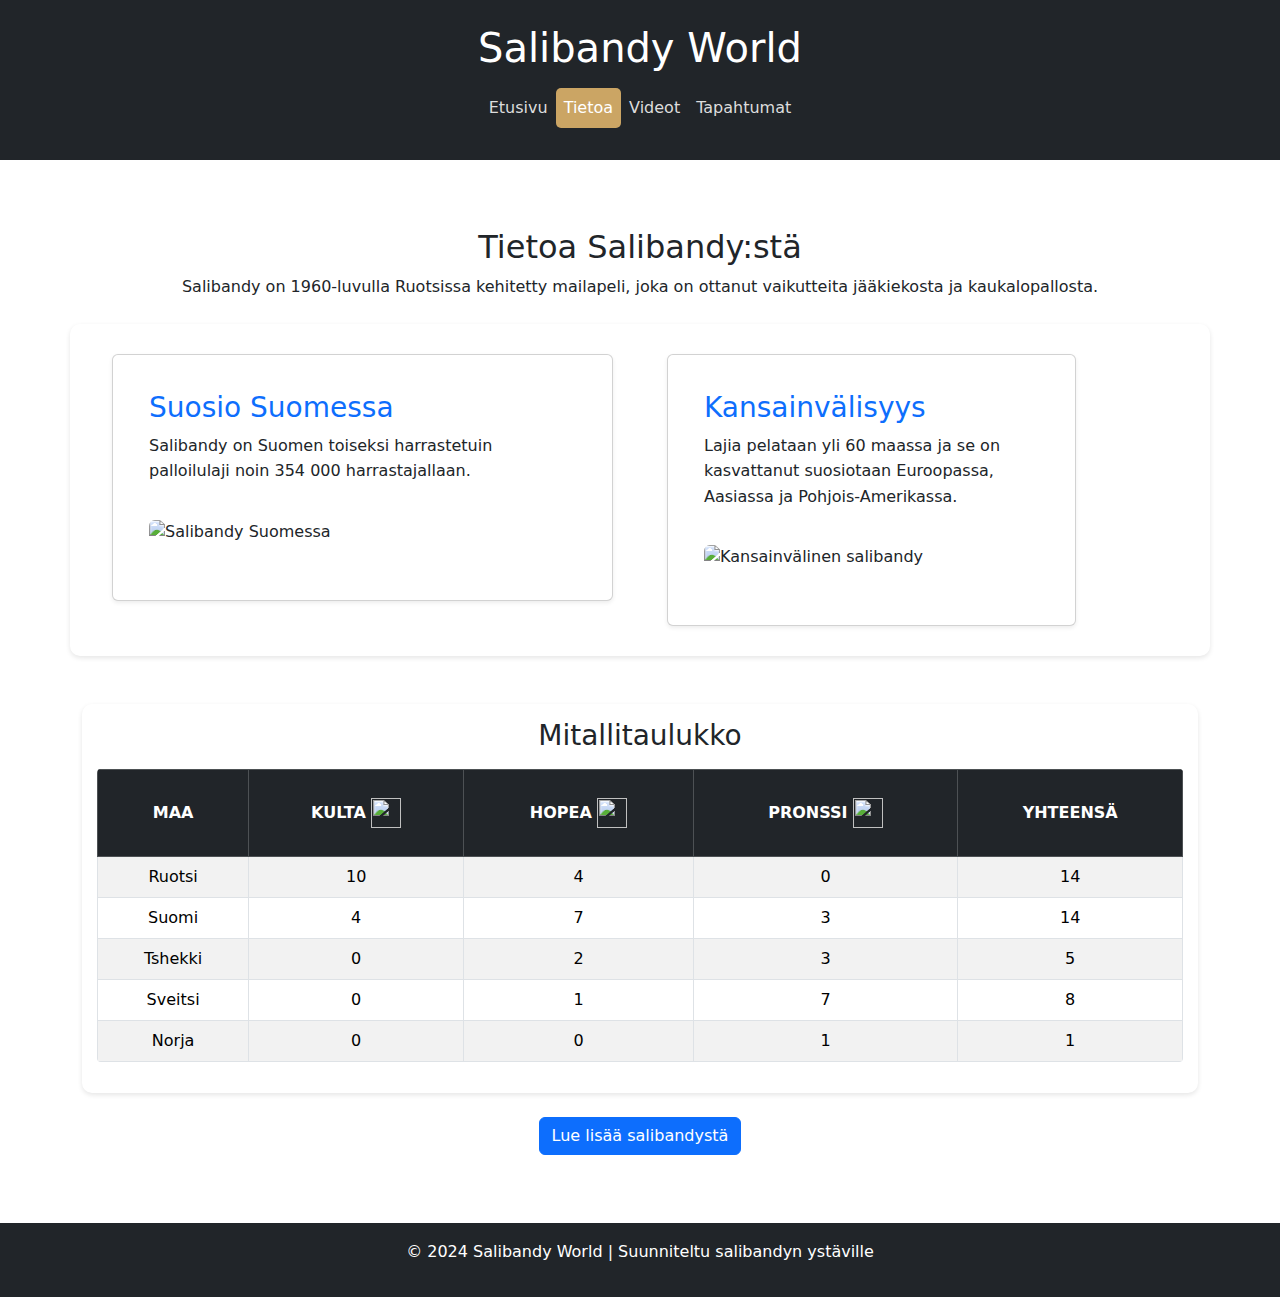
==== second.html @ 2a4ea0c9 "Add files via upload" ====
<!DOCTYPE html>
<html lang="fi">
<head>
    <meta charset="UTF-8">
    <meta name="viewport" content="width=device-width, initial-scale=1.0">
    <title>Tietoa | Salibandy World</title>
    <link rel="stylesheet" href="styles.css">
    <link href="https://cdn.jsdelivr.net/npm/bootstrap@5.3.0/dist/css/bootstrap.min.css" rel="stylesheet">
</head>

<body>
    <header class="bg-dark text-white text-center py-4">
        <h1>Salibandy World</h1>
        <nav class="navbar navbar-expand-lg navbar-dark">
            <div class="container-fluid">
                <button class="navbar-toggler" type="button" data-bs-toggle="collapse" data-bs-target="#navbarNav" aria-controls="navbarNav" aria-expanded="false" aria-label="Toggle navigation">
                    <span class="navbar-toggler-icon"></span>
                </button>
                <div class="collapse navbar-collapse" id="navbarNav">
                    <ul class="navbar-nav mx-auto">
                        <li class="nav-item"><a class="nav-link" href="index.html">Etusivu</a></li>
                        <li class="nav-item"><a class="nav-link active" href="second.html">Tietoa</a></li>
                        <li class="nav-item"><a class="nav-link" href="third.html">Videot</a></li>
                        <li class="nav-item"><a class="nav-link" href="fourth.html">Tapahtumat</a></li>
                    </ul>
                </div>
            </div>
        </nav>
    </header>

    <main class="container mt-5">
        <div class="text-center">
            <h2>Tietoa Salibandy:stä</h2>
            <p>Salibandy on 1960-luvulla Ruotsissa kehitetty mailapeli, joka on ottanut vaikutteita jääkiekosta ja kaukalopallosta.</p>
        </div>
    
        <!-- Kortit: Suosio Suomessa ja Kansainvälisyys -->
        <section class="row mt-4">
            <div class="col-md-6">
                <div class="card shadow-sm">
                    <div class="card-body">
                        <h3 class="card-title text-primary">Suosio Suomessa</h3>
                        <p class="card-text">Salibandy on Suomen toiseksi harrastetuin palloilulaji noin 354 000 harrastajallaan.</p>
                        <img src="Kuvat/Salibandy_Suomessa.jpg" alt="Salibandy Suomessa" class="img-fluid rounded">
                    </div>
                </div>
            </div>
            <div class="col-md-5">
                <div class="card shadow-sm">
                    <div class="card-body">
                        <h3 class="card-title text-primary">Kansainvälisyys</h3>
                        <p class="card-text">Lajia pelataan yli 60 maassa ja se on kasvattanut suosiotaan Euroopassa, Aasiassa ja Pohjois-Amerikassa.</p>
                        <img src="Kuvat/kansainvälinen_salibandy2.jpg" alt="Kansainvälinen salibandy" class="img-fluid rounded">
                    </div>
                </div>
            </div>
        </section>
    
        <!-- Taulukko tilastoille -->
        <section class="mt-5">
            <h3 class="text-center">Mitallitaulukko</h3>
            <table class="table table-bordered table-striped mt-3">
                <thead class="table-dark">
                    <tr>
                        <th>
                            Maa
                        </th>
                        <th>
                            Kulta
                            <img src="Kuvat/gold_medal.jpg" alt="">
                        </th>
                        <th>
                            Hopea
                            <img src="Kuvat/Silver_medal.jpg" alt="">
                        </th>
                        <th>
                            Pronssi
                            <img src="Kuvat/bronze_medal.jpg" alt="">
                        </th>
                        <th>
                            yhteensä
                        </th>
                    </tr>
                </thead>
                <tbody>
                    <tr>
                        <td>Ruotsi</td>
                        <td>10</td>
                        <td>4</td>
                        <td>0</td>
                        <td>14</td>
                    </tr>
                    <tr>
                        <td>Suomi</td>
                        <td>4</td>
                        <td>7</td>
                        <td>3</td>
                        <td>14</td>
                    </tr>
                    <tr>
                        <td>Tshekki</td>
                        <td>0</td>
                        <td>2</td>
                        <td>3</td>
                        <td>5</td>
                    </tr>
                    <tr>
                        <td>Sveitsi</td>
                        <td>0</td>
                        <td>1</td>
                        <td>7</td>
                        <td>8</td>
                    </tr>
                    <tr>
                        <td>Norja</td>
                        <td>0</td>
                        <td>0</td>
                        <td>1</td>
                        <td>1</td>
                    </tr>

                </tbody>
            </table>
        </section>
    
        <!-- Painike -->
        <div class="text-center mt-4">
            <a href="https://salibandy.fi" target="_blank" class="btn btn-primary">Lue lisää salibandystä</a>
        </div>
    </main>

    <footer class="bg-dark text-white text-center py-3 mt-5">
        <p>&copy; 2024 Salibandy World | Suunniteltu salibandyn ystäville</p>
    </footer>

    <script src="https://cdn.jsdelivr.net/npm/bootstrap@5.3.0/dist/js/bootstrap.bundle.min.js"></script>
</body>
</html>
---- styles.css ----
/* Yleiset tyylit */
body {
    font-family: Arial, sans-serif;
    margin: 0;
    padding: 0;
    background-color: #f4f4f4;
    color: #333;
}

h1, h2, h3 {
    color: #0056b3;
}

p {
    line-height: 1.6;
}
/* Navigointi */
header {
    background-color: #000;
    color: #fff;
}

.navbar-nav .nav-link {
    color: #ddd;
    transition: color 0.3s;
}

.navbar-nav .nav-link:hover {
    color: #fff;
}

.navbar-dark .navbar-toggler-icon {
    background-color: #fff;
}
.nav-link.active {
    background-color: #cba564;
    color: #fff;
    border-radius: 5px;
}

/* Etusivun tyyli */
main {
    padding: 20px;
}
main img {
    max-width: 100%;
    height: auto;
    margin: 20px 0;
}

/* Osioiden asettelu */
section {
    margin-top: 30px;
    padding: 15px;
    background: #fff;
    box-shadow: 0 2px 5px rgba(0, 0, 0, 0.1);
    border-radius: 10px;
}

/* Responsiivisuus */
@media (max-width: 768px) {
    .navbar-nav {
        text-align: center;
    }

    section {
        margin-top: 20px;
        padding: 10px;
    }

    footer {
        font-size: 14px;
    }
}

/* Korttien tyyli */
.card {
    border-radius: 10px;
    background-color: #fff;
    box-shadow: 0 4px 6px rgba(0, 0, 0, 0.1);
    transition: transform 0.3s, box-shadow 0.3s;
    padding: 20px;
    margin: 15px;
    max-width: 100%;
}

.card:hover {
    transform: translateY(-5px);
    box-shadow: 0 6px 10px rgba(0, 0, 0, 0.2);
}

/* Taulukon tyyli */
table {
    background-color: #fff;
    border-radius: 4px;
    overflow: hidden;
    text-align: center;
    
}
table td, table th {
    vertical-align: middle;
}

thead th {
    text-transform: uppercase;
}

th img {
    width: 30px;
    height: 30px;
}

/* Videot */

.ratio {
    border: 3px solid #0056b3;
    border-radius: 10px;
    background-color: #f8f9fa;
    padding: 5px;
}


/* Tapahtumat-sivun tyyli */
.event-list {
    background: #fff;
    padding: 20px;
    border-radius: 10px;
    box-shadow: 0 2px 5px rgba(0, 0, 0, 0.1);
    max-width: 800px;
    margin: 20px auto;
    font-family: 'Arial', sans-serif;
}

.event-item {
    display: flex;
    align-items: center;
    padding: 15px;
    border-bottom: 1px solid #ccc;
    transition: background-color 0.3s ease;
}

.event-item:hover {
    background-color: #f9f9f9;
}

.event-item img {
    width: 80px;
    height: 80px;
    margin-right: 15px;
    border-radius: 5px;
    box-shadow: 0 2px 5px rgba(0, 0, 0, 0.2);
}

.event-details {
    flex: 1;
}

.event-title {
    font-size: 1.2em;
    font-weight: bold;
    color: #0056b3;
    margin-bottom: 5px;
}

.event-date {
    font-size: 0.9em;
    color: #666;
}

.event-description {
    font-size: 1em;
    color: #333;
    margin-top: 5px;
}

.event-button {
    display: inline-block;
    margin-top: 10px;
    padding: 10px 15px;
    background-color: var(--primary-color);
    color: #fff;
    text-decoration: none;
    border-radius: 5px;
    transition: background-color 0.3s ease;
}

.event-button:hover {
    background-color: #003f7f;
}

/* Footer */
footer {
    background-color: #000;
    color: #ddd;
    text-align: center;
    padding: 15px 0;
    font-size: 16px;
}
footer a {
    color: #fff;
    text-decoration: none;
    font-weight: bold;
}
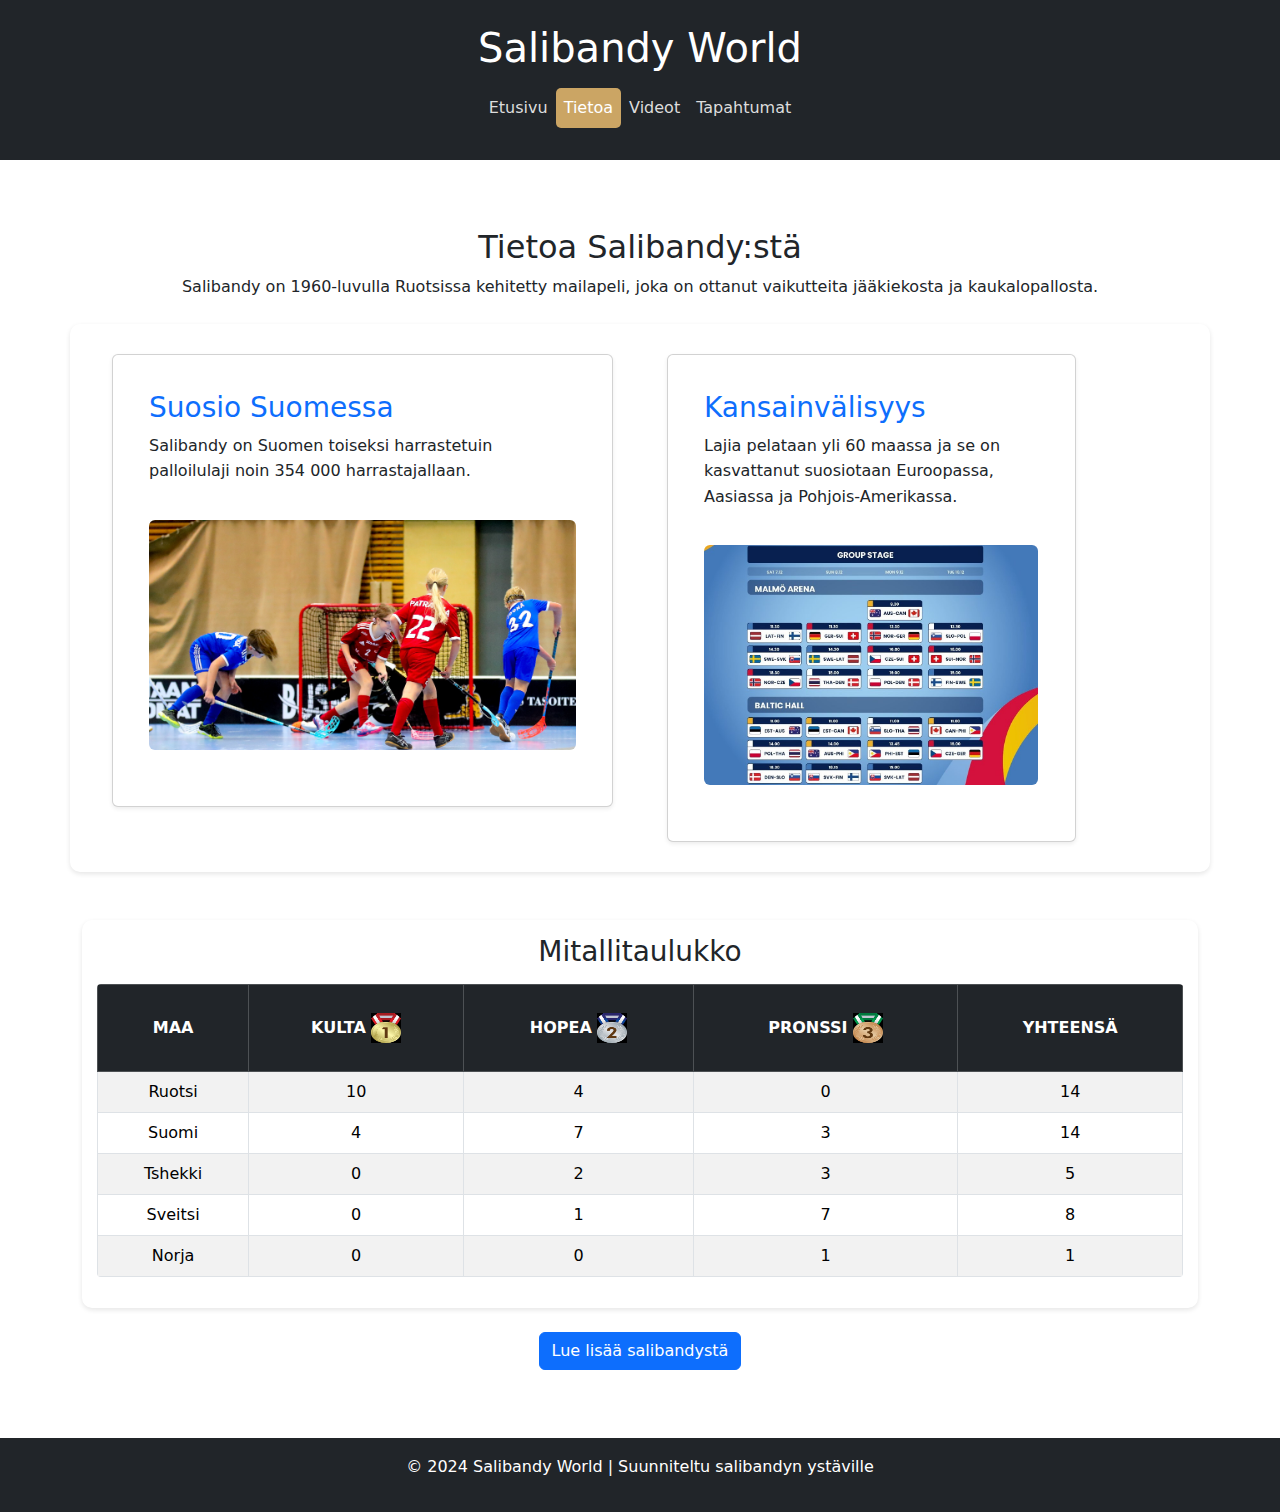
==== commit 9b7338bd: "Update second.html" ====
--- a/second.html
+++ b/second.html
@@ -71,7 +71,7 @@
                         </th>
                         <th>
                             Hopea
-                            <img src="Kuvat/Silver_medal.jpg" alt="">
+                            <img src="Kuvat/silver_medal.jpg" alt="">
                         </th>
                         <th>
                             Pronssi
